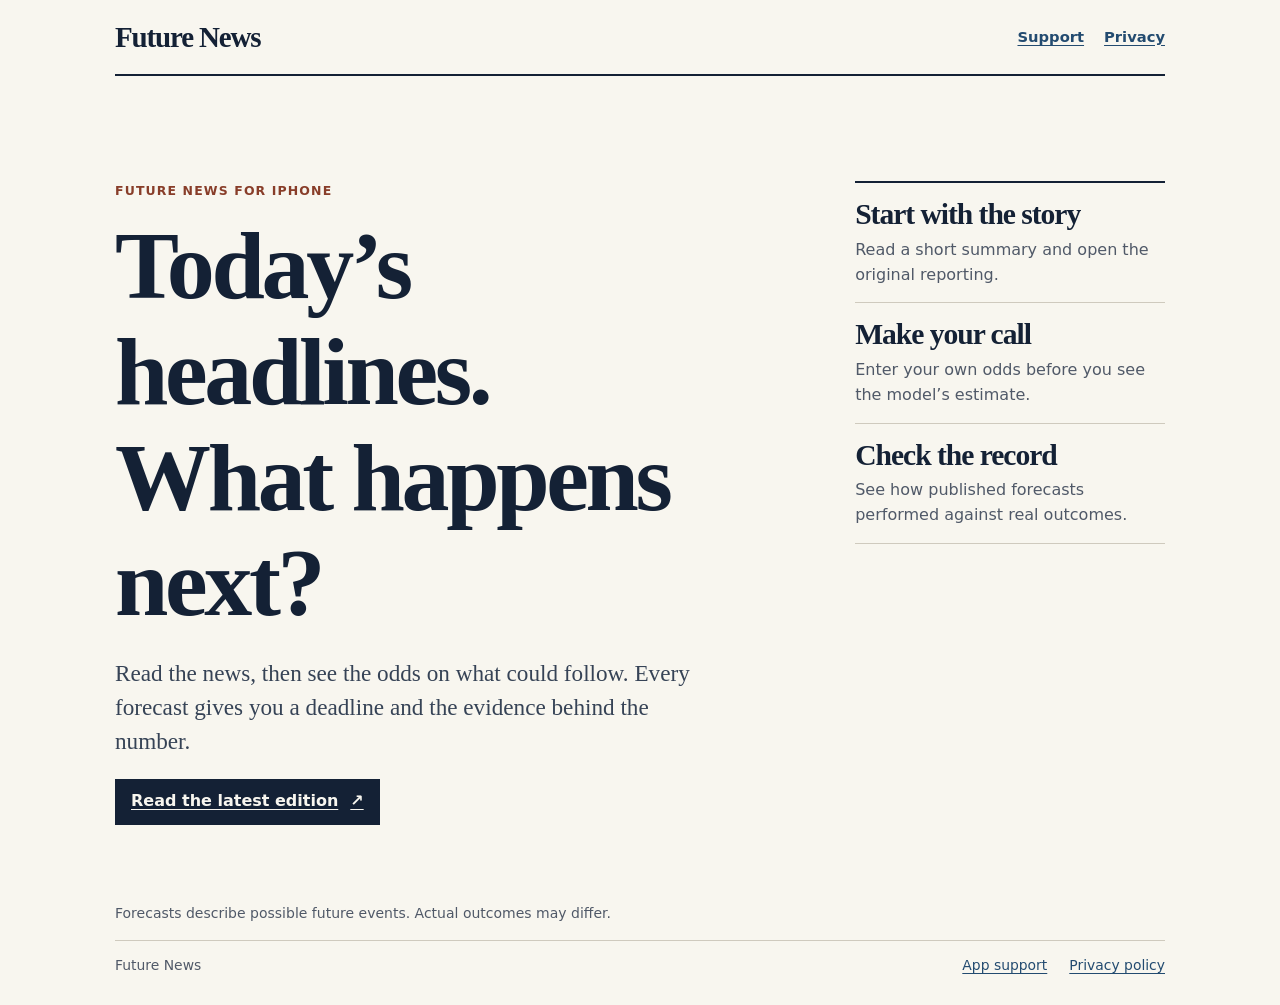
==== index.html @ 4b0f4311 "Publish Future News App Store pages" ====
<!doctype html>
<html lang="en">
<head>
  <meta charset="utf-8">
  <meta name="viewport" content="width=device-width, initial-scale=1">
  <meta name="description" content="Read today’s headlines and see what could happen next.">
  <meta name="referrer" content="no-referrer">
  <title>Future News for iPhone</title>
  <link rel="stylesheet" href="./style.css">
</head>
<body>
  <header class="masthead shell">
    <a class="brand" href="./">Future News</a>
    <nav aria-label="Site">
      <a href="./support/">Support</a>
      <a href="./privacy/">Privacy</a>
    </nav>
  </header>
  <main class="shell">
    <section class="hero">
      <div>
        <p class="eyebrow">Future News for iPhone</p>
        <h1>Today’s headlines.<br> What happens next?</h1>
        <p class="lede">Read the news, then see the odds on what could follow. Every forecast gives you a deadline and the evidence behind the number.</p>
        <a class="action" href="https://future-news-edition.mobileepoch5.chatgpt.site/#front">Read the latest edition <span aria-hidden="true">↗</span></a>
      </div>
      <aside class="front-notes" aria-label="Edition features">
        <div><h2>Start with the story</h2><p>Read a short summary and open the original reporting.</p></div>
        <div><h2>Make your call</h2><p>Enter your own odds before you see the model’s estimate.</p></div>
        <div><h2>Check the record</h2><p>See how published forecasts performed against real outcomes.</p></div>
      </aside>
    </section>
    <p class="caption">Forecasts describe possible future events. Actual outcomes may differ.</p>
  </main>
  <footer class="shell footer">
    <span>Future News</span>
    <a href="./support/">App support</a>
    <a href="./privacy/">Privacy policy</a>
  </footer>
</body>
</html>
---- style.css ----
:root {
  color-scheme: light;
  --paper: #f8f6ef;
  --ink: #142135;
  --accent: #234b70;
  --line: #cfcabe;
  --muted: #505968;
  font: 16px/1.55 system-ui, sans-serif;
}
* { box-sizing: border-box; }
body { margin: 0; color: var(--ink); background: var(--paper); }
a { color: var(--accent); text-underline-offset: .18em; }
a:hover { text-decoration-thickness: 2px; }
a:focus-visible { outline: 2px solid var(--accent); outline-offset: 5px; }
.shell { width: min(1050px, 100% - 40px); margin-inline: auto; }
.masthead { display: flex; align-items: center; justify-content: space-between; flex-wrap: wrap; gap: 10px 24px; padding: 15px 0; border-bottom: 2px solid var(--ink); }
.brand { font: 700 29px/1 Georgia, serif; letter-spacing: -.04em; text-decoration: none; color: var(--ink); }
nav { display: flex; gap: 20px; }
nav a { display: inline-flex; align-items: center; min-height: 44px; font-size: .92rem; font-weight: 650; }
nav a[aria-current=page] { color: var(--ink); }
h1, h2 { font-family: Georgia, serif; line-height: 1.1; letter-spacing: -.035em; }
h1 { font-size: clamp(2.95rem, 7.5vw, 6.25rem); margin: 0; text-wrap: balance; }
h2 { font-size: clamp(1.34rem, 2.8vw, 1.85rem); margin: 0 0 .45rem; }
p { margin: 0 0 1rem; }
.hero { display: grid; grid-template-columns: minmax(0, 2.1fr) minmax(0, 1fr); gap: clamp(35px, 7vw, 100px); padding: clamp(57px, 10vw, 105px) 0 clamp(45px, 7vw, 78px); }
.eyebrow { color: #883d29; font-size: .78rem; font-weight: 750; letter-spacing: .09em; text-transform: uppercase; margin-bottom: 13px; }
.lede { font: 400 clamp(1.15rem, 2.8vw, 1.45rem)/1.48 Georgia, serif; max-width: 51ch; color: #364356; margin: 20px 0; }
.action { display: inline-flex; align-items: center; gap: 12px; min-height: 46px; padding: 10px 16px; color: var(--paper); background: var(--ink); font-weight: 650; }
.action:hover { background: var(--accent); }
.front-notes { align-self: start; border-top: 2px solid var(--ink); }
.front-notes div { padding: 15px 0; border-bottom: 1px solid var(--line); }
.front-notes p { margin: 0; color: var(--muted); }
.caption { color: var(--muted); font-size: .875rem; }
.reading { max-width: 720px; padding: clamp(35px, 7vw, 74px) 0; }
.reading h1 { font-size: clamp(2.8rem, 7vw, 5rem); }
.reading h2 { margin-top: 1.8rem; }
.footer { border-top: 1px solid var(--line); display: flex; flex-wrap: wrap; gap: 12px 22px; padding: 14px 0 28px; color: var(--muted); font-size: .87rem; }
.footer span { margin-right: auto; }
@media (max-width: 760px) { .hero { grid-template-columns: 1fr; } }
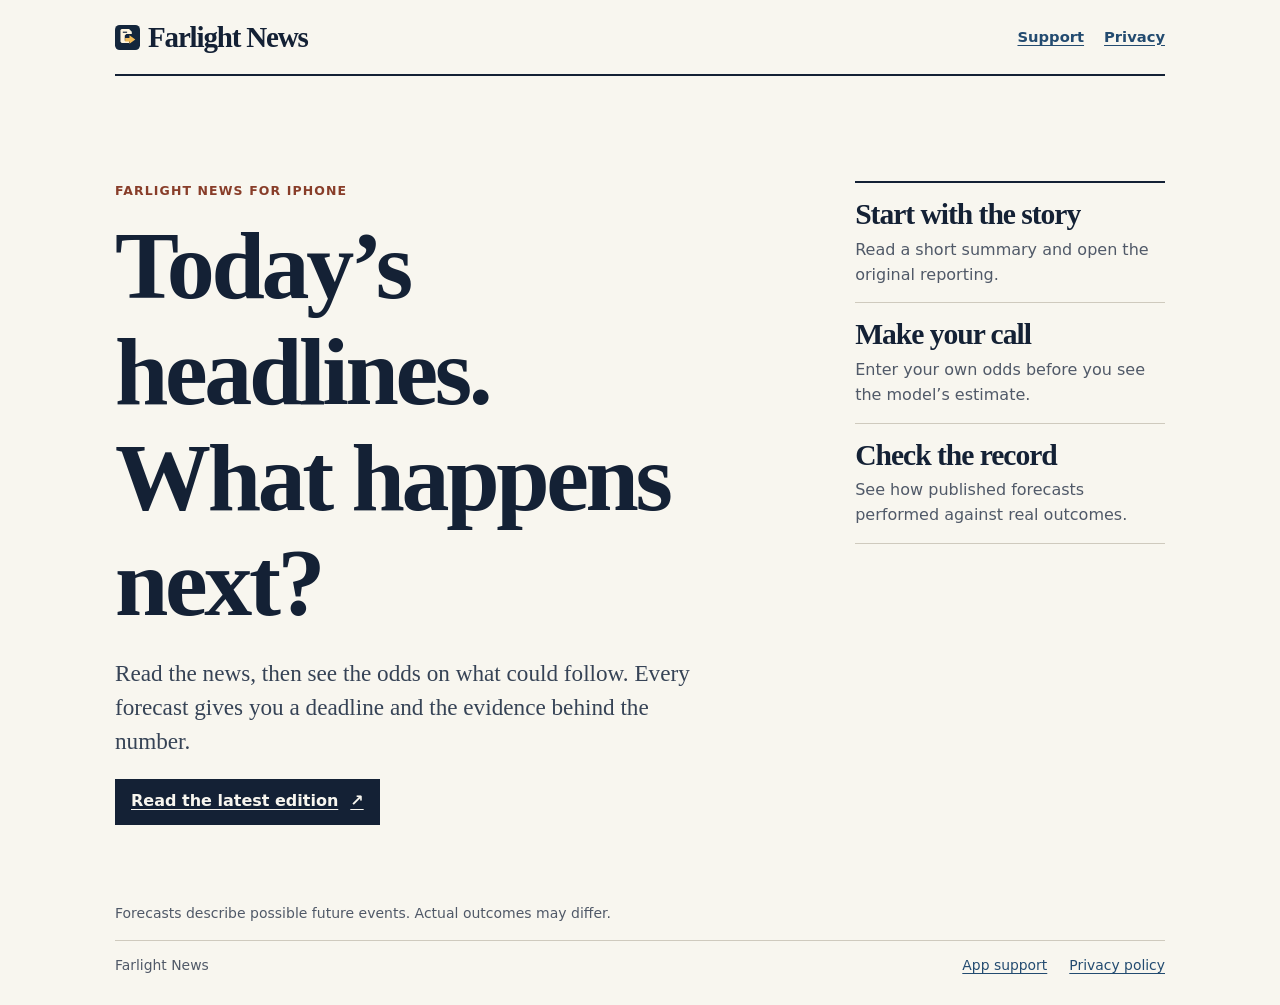
==== commit 48fcb295: "Update App Store pages for Farlight News" ====
--- a/index.html
+++ b/index.html
@@ -5,12 +5,12 @@
   <meta name="viewport" content="width=device-width, initial-scale=1">
   <meta name="description" content="Read today’s headlines and see what could happen next.">
   <meta name="referrer" content="no-referrer">
-  <title>Future News for iPhone</title>
+  <title>Farlight News for iPhone</title>
   <link rel="stylesheet" href="./style.css">
 </head>
 <body>
   <header class="masthead shell">
-    <a class="brand" href="./">Future News</a>
+    <a class="brand" href="./"><svg class="edition-mark" viewBox="0 0 64 64" aria-hidden="true" focusable="false"><rect width="64" height="64" rx="12" fill="#14263C"/><path d="M17,10 36,10 43,17 43,23 29,23 25,27 25,40 36,40 36,46 17,46 14,43 14,13Z" fill="#FFF5DF"/><path d="M37,26 52,37 37,48 37,42 26,42 26,33 37,33Z" fill="#F3BC59"/><path d="M20,17 31,17 31,20 20,20Z" fill="#14263C"/></svg><span>Farlight News</span></a>
     <nav aria-label="Site">
       <a href="./support/">Support</a>
       <a href="./privacy/">Privacy</a>
@@ -19,7 +19,7 @@
   <main class="shell">
     <section class="hero">
       <div>
-        <p class="eyebrow">Future News for iPhone</p>
+        <p class="eyebrow">Farlight News for iPhone</p>
         <h1>Today’s headlines.<br> What happens next?</h1>
         <p class="lede">Read the news, then see the odds on what could follow. Every forecast gives you a deadline and the evidence behind the number.</p>
         <a class="action" href="https://future-news-edition.mobileepoch5.chatgpt.site/#front">Read the latest edition <span aria-hidden="true">↗</span></a>
@@ -33,7 +33,7 @@
     <p class="caption">Forecasts describe possible future events. Actual outcomes may differ.</p>
   </main>
   <footer class="shell footer">
-    <span>Future News</span>
+    <span>Farlight News</span>
     <a href="./support/">App support</a>
     <a href="./privacy/">Privacy policy</a>
   </footer>
--- a/style.css
+++ b/style.css
@@ -14,7 +14,7 @@
 a:focus-visible { outline: 2px solid var(--accent); outline-offset: 5px; }
 .shell { width: min(1050px, 100% - 40px); margin-inline: auto; }
 .masthead { display: flex; align-items: center; justify-content: space-between; flex-wrap: wrap; gap: 10px 24px; padding: 15px 0; border-bottom: 2px solid var(--ink); }
-.brand { font: 700 29px/1 Georgia, serif; letter-spacing: -.04em; text-decoration: none; color: var(--ink); }
+.brand { display: inline-flex; align-items: center; gap: 8px; font: 700 29px/1 Georgia, serif; letter-spacing: -.04em; text-decoration: none; color: var(--ink); }
 nav { display: flex; gap: 20px; }
 nav a { display: inline-flex; align-items: center; min-height: 44px; font-size: .92rem; font-weight: 650; }
 nav a[aria-current=page] { color: var(--ink); }
@@ -37,3 +37,5 @@
 .footer { border-top: 1px solid var(--line); display: flex; flex-wrap: wrap; gap: 12px 22px; padding: 14px 0 28px; color: var(--muted); font-size: .87rem; }
 .footer span { margin-right: auto; }
 @media (max-width: 760px) { .hero { grid-template-columns: 1fr; } }
+
+.edition-mark { display: block; flex: none; width: 25px; height: 25px; }
